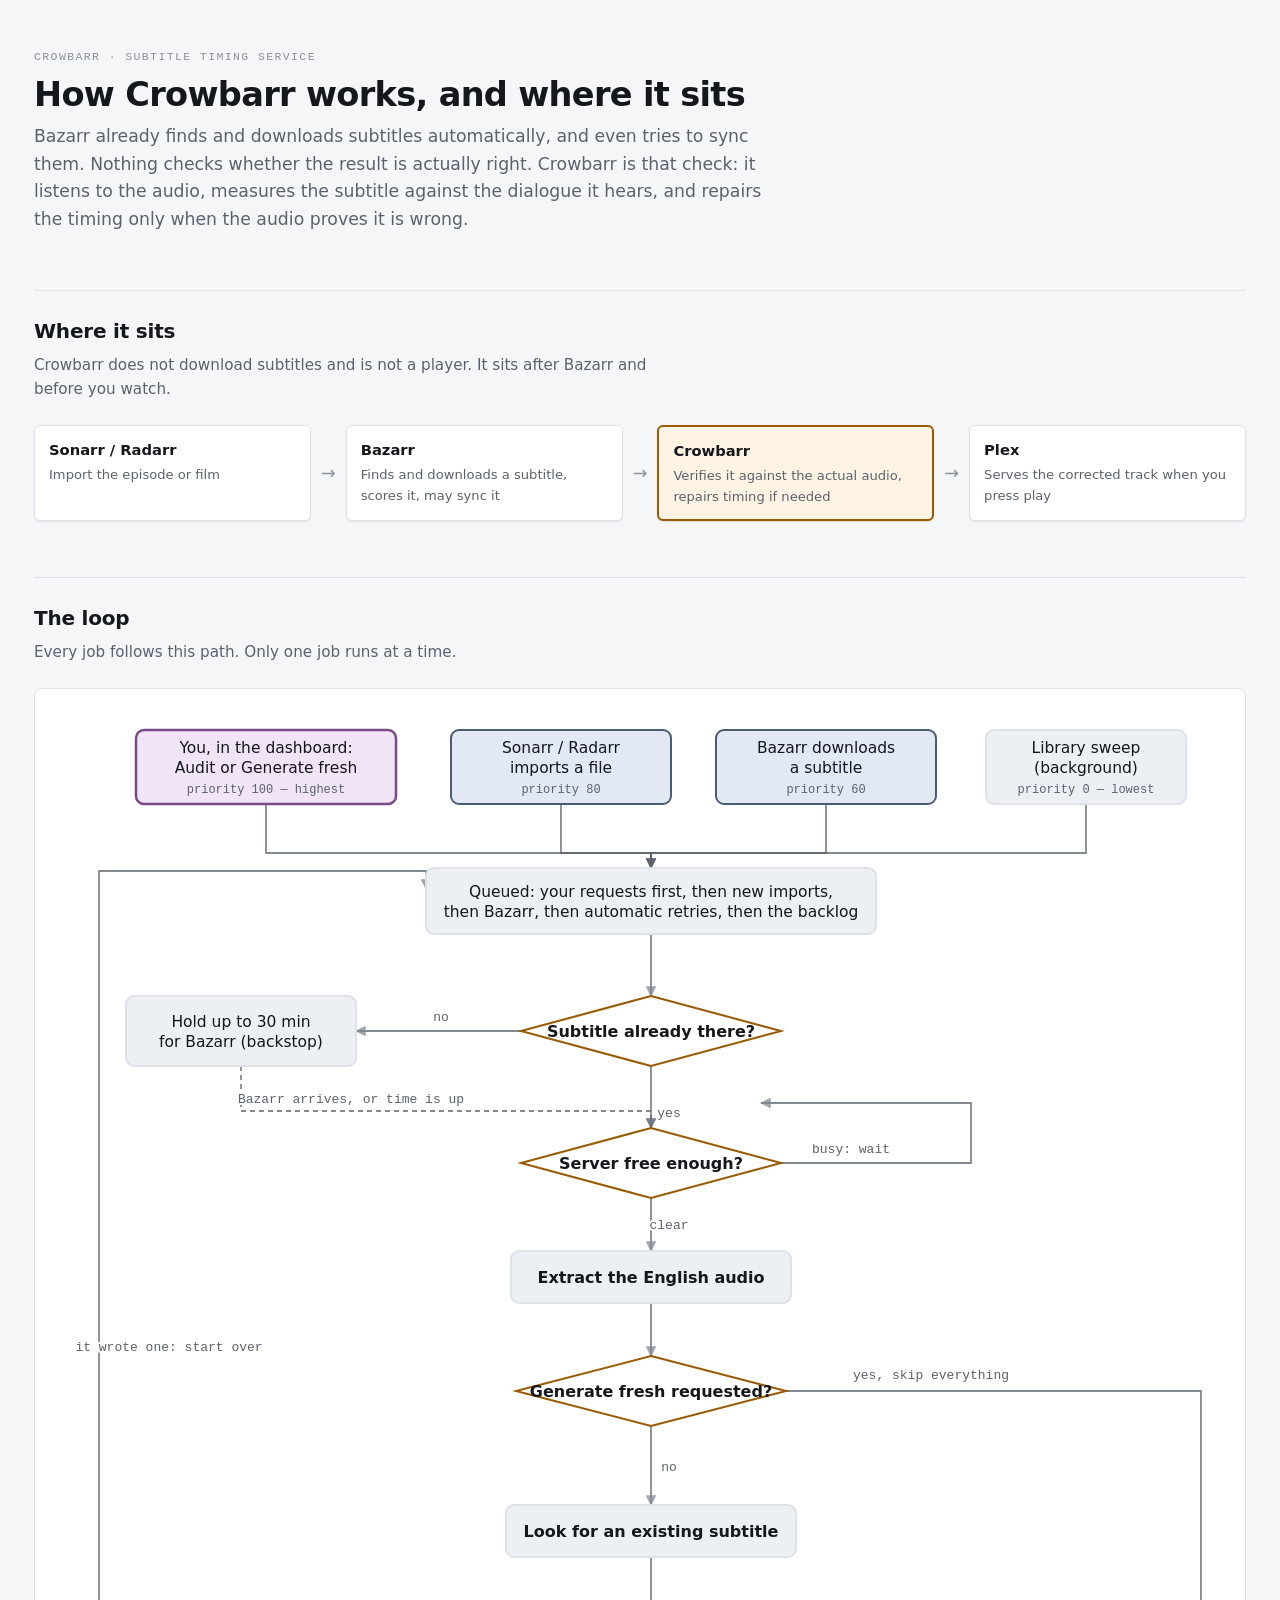
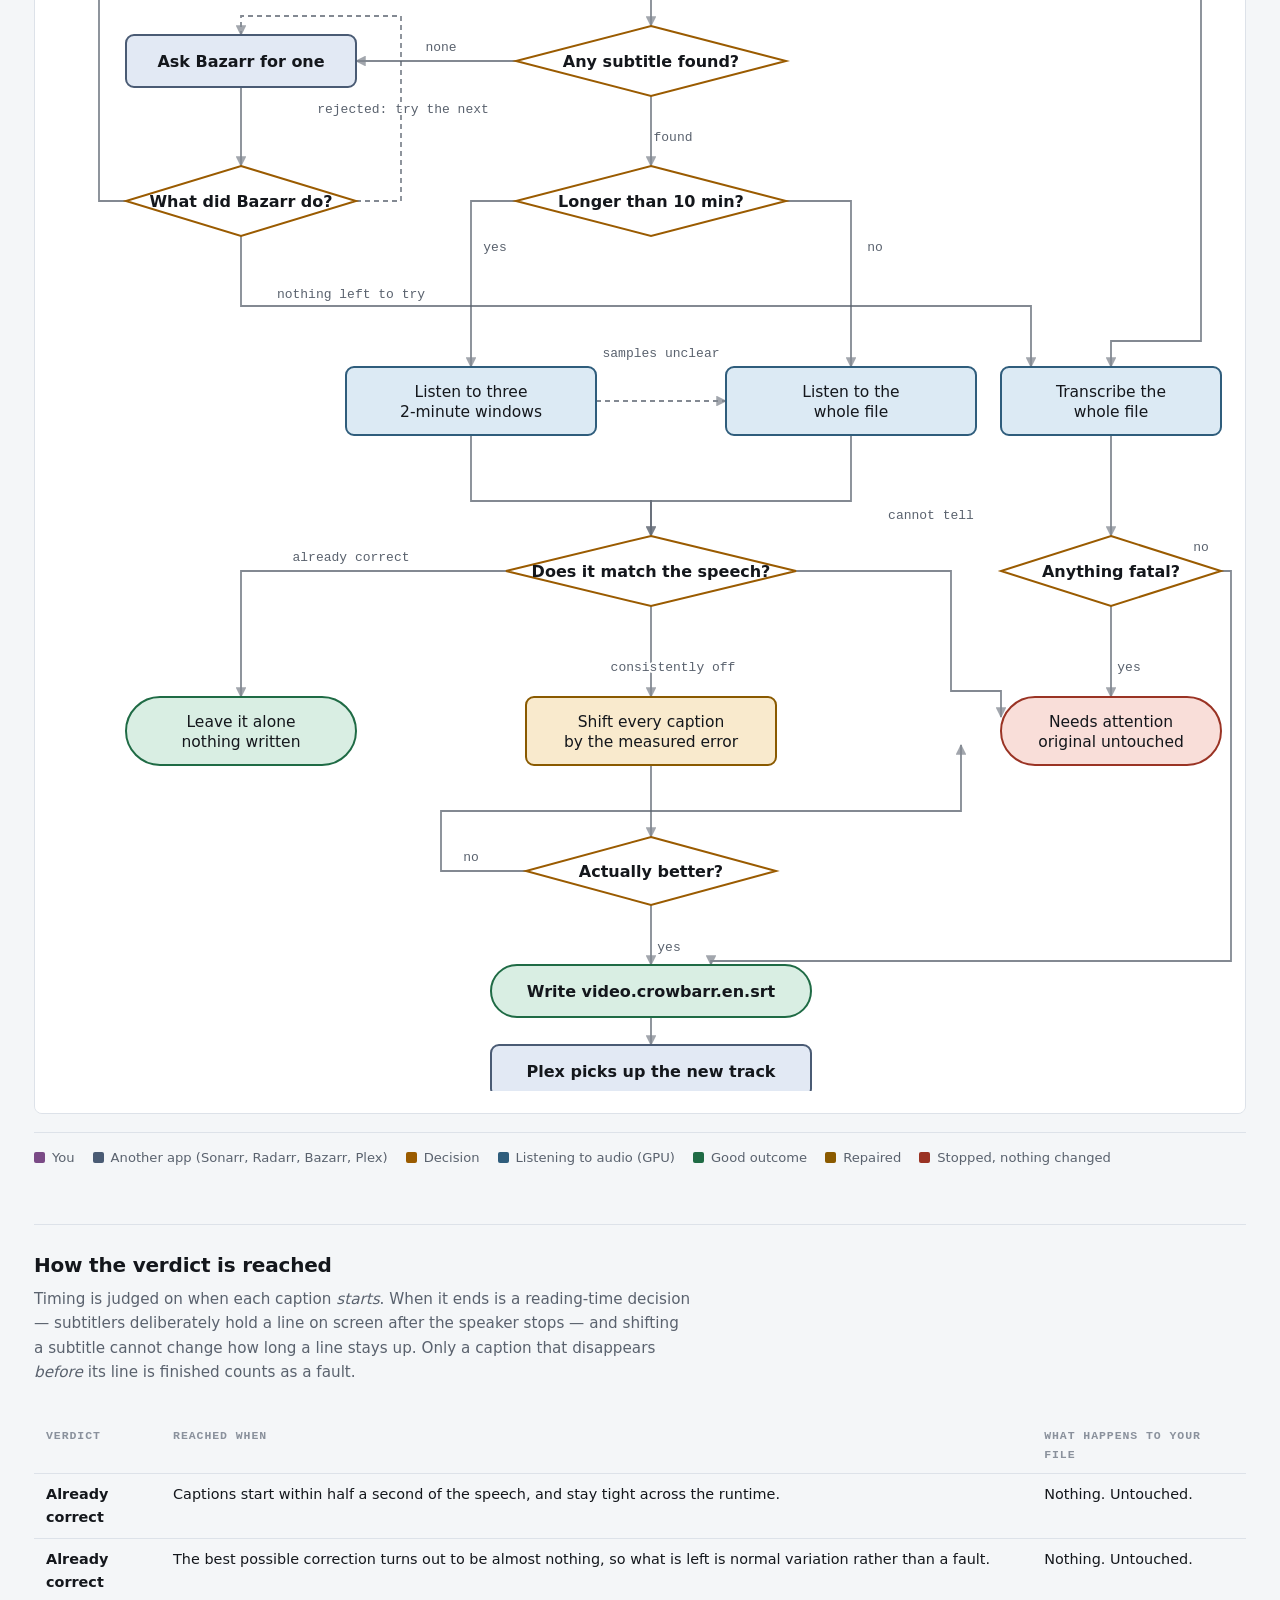
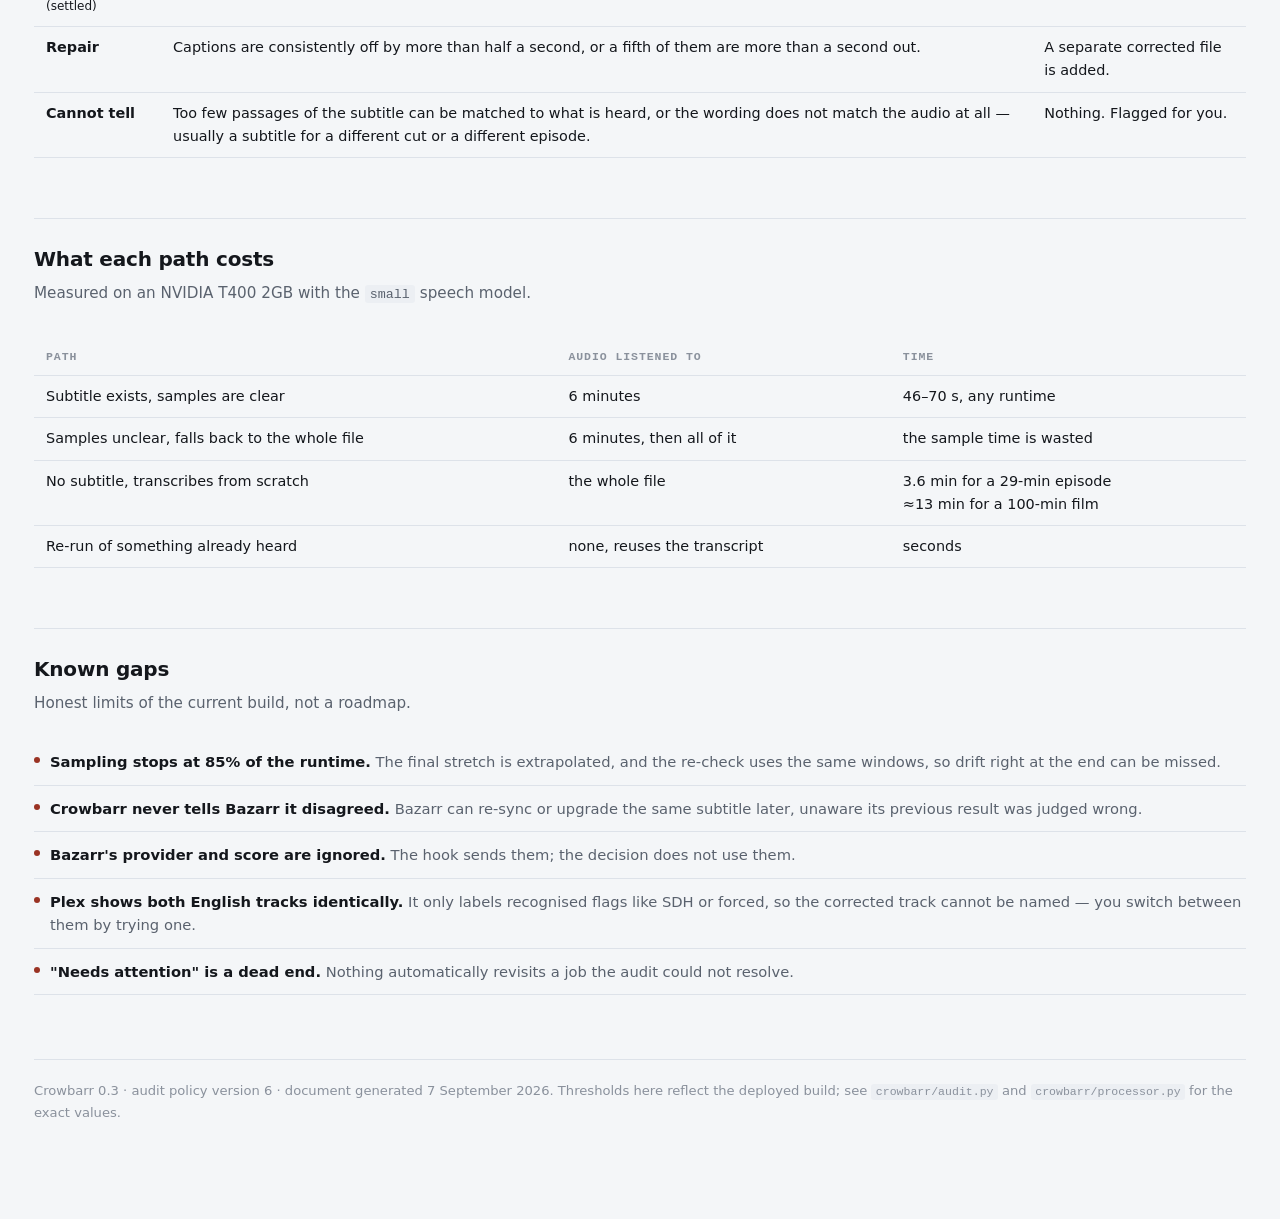
==== workflow.html @ 97d29a24 "refactor: relax subtitle audit constraints for feature-length content and preserve job priority duri" ====
<!doctype html>
<html lang="en">
<head>
<meta charset="utf-8">
<meta name="viewport" content="width=device-width, initial-scale=1">
<title>Crowbarr Pipeline</title>
<style>
:root {
  --ground: #f4f6f8;
  --surface: #ffffff;
  --sunken: #eceff3;
  --ink: #14171c;
  --muted: #5a626e;
  --faint: #8a919c;
  --rule: #dde2e9;
  --accent: #9a5b00;
  --accent-soft: #fdf3e3;

  --external: #4a5b74;
  --external-soft: #e2e9f4;
  --you: #7a4a86;
  --you-soft: #f1e4f5;
  --work: #2f5d7c;
  --work-soft: #dceaf4;
  --good: #1f6b45;
  --good-soft: #d9eee3;
  --warn: #8a5a00;
  --warn-soft: #f9eacd;
  --stop: #9a3324;
  --stop-soft: #f9ded9;

  --shadow: 0 1px 2px rgba(20, 23, 28, .06), 0 1px 1px rgba(20, 23, 28, .04);
  --sans: ui-sans-serif, system-ui, -apple-system, "Segoe UI", Roboto, "Helvetica Neue", Arial, sans-serif;
  --mono: ui-monospace, SFMono-Regular, "SF Mono", Menlo, Consolas, "Liberation Mono", monospace;
}
@media (prefers-color-scheme: dark) {
  :root:not([data-theme="light"]) {
    --ground: #121418;
    --surface: #191c22;
    --sunken: #15181d;
    --ink: #e7e9ed;
    --muted: #99a0ab;
    --faint: #737a86;
    --rule: #282d36;
    --accent: #e3a544;
    --accent-soft: #2a2213;

    --external: #9db3d1;
    --external-soft: #1c222c;
    --you: #c79ad2;
    --you-soft: #241a28;
    --work: #8fc0e0;
    --work-soft: #16222b;
    --good: #6ecf9d;
    --good-soft: #12241a;
    --warn: #e0ab52;
    --warn-soft: #251d0f;
    --stop: #eb8b7a;
    --stop-soft: #271511;
    --shadow: 0 1px 2px rgba(0, 0, 0, .5);
  }
}
:root[data-theme="dark"] {
  --ground: #121418; --surface: #191c22; --sunken: #15181d;
  --ink: #e7e9ed; --muted: #99a0ab; --faint: #737a86; --rule: #282d36;
  --accent: #e3a544; --accent-soft: #2a2213;
  --external: #9db3d1; --external-soft: #1c222c;
  --you: #c79ad2; --you-soft: #241a28;
  --work: #8fc0e0; --work-soft: #16222b;
  --good: #6ecf9d; --good-soft: #12241a;
  --warn: #e0ab52; --warn-soft: #251d0f;
  --stop: #eb8b7a; --stop-soft: #271511;
  --shadow: 0 1px 2px rgba(0, 0, 0, .5);
}

* { box-sizing: border-box; }
body {
  margin: 0; background: var(--ground); color: var(--ink);
  font-family: var(--sans); font-size: 16px; line-height: 1.6;
  -webkit-font-smoothing: antialiased;
}
.wrap { max-width: 1260px; margin: 0 auto; padding: 48px 24px 96px; }
.prose { max-width: 68ch; }

h1 { font-size: 2.1rem; line-height: 1.15; margin: 0 0 8px; letter-spacing: -.02em; text-wrap: balance; }
h2 {
  font-size: 1.25rem; margin: 56px 0 4px; letter-spacing: -.01em; text-wrap: balance;
  padding-top: 24px; border-top: 1px solid var(--rule);
}
h3 { font-size: .95rem; margin: 28px 0 8px; letter-spacing: -.005em; }
p { margin: 0 0 14px; }
a { color: var(--accent); }
.eyebrow {
  font-family: var(--mono); font-size: .72rem; text-transform: uppercase;
  letter-spacing: .12em; color: var(--faint); margin: 0 0 10px;
}
.lede { font-size: 1.08rem; color: var(--muted); margin-bottom: 28px; }
.section-note { color: var(--muted); font-size: .95rem; margin: 6px 0 24px; }
code { font-family: var(--mono); font-size: .88em; background: var(--sunken); padding: .12em .38em; border-radius: 3px; }

/* ---- where it sits ---- */
.sits { display: flex; flex-wrap: wrap; align-items: stretch; gap: 10px; margin: 8px 0 4px; }
.sits .step {
  flex: 1 1 150px; background: var(--surface); border: 1px solid var(--rule);
  border-radius: 6px; padding: 12px 14px; box-shadow: var(--shadow);
}
.sits .step.is-ours { border-color: var(--accent); border-width: 2px; background: var(--accent-soft); }
.sits .step strong { display: block; font-size: .92rem; }
.sits .step span { display: block; color: var(--muted); font-size: .82rem; margin-top: 2px; }
.sits .arrow { align-self: center; color: var(--faint); font-size: 1.1rem; }

/* ---- flowchart ---- */
.chart { margin: 20px 0 0; padding: 22px 16px; background: var(--surface); border: 1px solid var(--rule); border-radius: 8px; }
.chart svg { display: block; min-width: 1200px; width: 1200px; max-width: none; height: auto; }
.chart .n { stroke-width: 2; }
.chart .n-plain { fill: var(--sunken); stroke: var(--rule); }
.chart .n-external { fill: var(--external-soft); stroke: var(--external); }
.chart .n-you { fill: var(--you-soft); stroke: var(--you); stroke-width: 2.5; }
.chart .n-work { fill: var(--work-soft); stroke: var(--work); }
.chart .n-decide { fill: var(--surface); stroke: var(--accent); }
.chart .n-good { fill: var(--good-soft); stroke: var(--good); }
.chart .n-warn { fill: var(--warn-soft); stroke: var(--warn); }
.chart .n-stop { fill: var(--stop-soft); stroke: var(--stop); }
.chart .lbl { fill: var(--ink); font-family: var(--sans); font-size: 15.5px; text-anchor: middle; }
.chart .lbl-strong { font-weight: 600; font-size: 16px; }
.chart .lbl-pri { fill: var(--muted); font-family: var(--mono); font-size: 12px; }
.chart .elbl { fill: var(--muted); font-family: var(--mono); font-size: 13px; text-anchor: middle;
  paint-order: stroke; stroke: var(--surface); stroke-width: 4px; stroke-linejoin: round; }
.chart .ln { fill: none; stroke: var(--muted); stroke-width: 1.8; opacity: .75; }
.chart .ln-dash { stroke-dasharray: 5 4; }
.chart .head { fill: var(--muted); opacity: .75; }

/* ---- pipeline ---- */
.pipe { margin: 24px 0 8px; }
.stage { display: grid; grid-template-columns: 108px 1fr; gap: 20px; align-items: start; padding: 0 0 4px; }
.stage + .stage { margin-top: 4px; }
.stage-label {
  font-family: var(--mono); font-size: .7rem; text-transform: uppercase; letter-spacing: .1em;
  color: var(--faint); padding-top: 14px; text-align: right;
}
.stage-body { display: flex; flex-wrap: wrap; gap: 10px; min-width: 0; }
.connector { grid-column: 2; height: 22px; position: relative; }
.connector::before {
  content: ""; position: absolute; left: 26px; top: 0; bottom: 0; width: 2px; background: var(--rule);
}
.connector::after {
  content: ""; position: absolute; left: 22px; bottom: 0; border: 5px solid transparent;
  border-top-color: var(--rule); border-bottom: 0;
}
.connector span {
  position: absolute; left: 44px; top: 50%; transform: translateY(-50%);
  font-family: var(--mono); font-size: .72rem; color: var(--faint); background: var(--ground); padding: 0 6px;
}

.node {
  flex: 1 1 210px; min-width: 190px; background: var(--surface); border: 1px solid var(--rule);
  border-left: 3px solid var(--rule); border-radius: 5px; padding: 11px 13px; box-shadow: var(--shadow);
}
.node b { display: block; font-size: .9rem; line-height: 1.35; }
.node small { display: block; color: var(--muted); font-size: .8rem; line-height: 1.45; margin-top: 3px; }
.node .tag {
  display: inline-block; font-family: var(--mono); font-size: .68rem; letter-spacing: .06em;
  text-transform: uppercase; padding: 1px 5px; border-radius: 3px; margin-top: 7px;
}

.n-external { border-left-color: var(--external); background: var(--external-soft); }
.n-external .tag { color: var(--external); border: 1px solid var(--external); }
.n-you { border-left-color: var(--you); background: var(--you-soft); }
.n-you .tag { color: var(--you); border: 1px solid var(--you); }
.n-work { border-left-color: var(--work); background: var(--work-soft); }
.n-work .tag { color: var(--work); border: 1px solid var(--work); }
.n-decide { border-left-color: var(--accent); }
.n-decide .tag { color: var(--accent); border: 1px solid var(--accent); }
.n-good { border-left-color: var(--good); background: var(--good-soft); }
.n-good .tag { color: var(--good); border: 1px solid var(--good); }
.n-warn { border-left-color: var(--warn); background: var(--warn-soft); }
.n-warn .tag { color: var(--warn); border: 1px solid var(--warn); }
.n-stop { border-left-color: var(--stop); background: var(--stop-soft); }
.n-stop .tag { color: var(--stop); border: 1px solid var(--stop); }

.legend { display: flex; flex-wrap: wrap; gap: 8px 18px; margin: 18px 0 0; padding: 14px 0 0; border-top: 1px solid var(--rule); }
.legend div { display: flex; align-items: center; gap: 7px; font-size: .82rem; color: var(--muted); }
.legend i { width: 11px; height: 11px; border-radius: 2px; display: block; }

table { border-collapse: collapse; width: 100%; margin: 10px 0 4px; font-size: .9rem; }
th, td { text-align: left; padding: 9px 12px; border-bottom: 1px solid var(--rule); vertical-align: top; }
th { font-family: var(--mono); font-size: .72rem; text-transform: uppercase; letter-spacing: .08em; color: var(--faint); font-weight: 600; }
td.num { font-variant-numeric: tabular-nums; white-space: nowrap; }
.scroller { overflow-x: auto; }

ul.gaps { margin: 8px 0 0; padding: 0; list-style: none; }
ul.gaps li { padding: 11px 0 11px 16px; border-bottom: 1px solid var(--rule); position: relative; color: var(--muted); font-size: .92rem; }
ul.gaps li::before { content: ""; position: absolute; left: 0; top: 18px; width: 6px; height: 6px; border-radius: 50%; background: var(--stop); }
ul.gaps li b { color: var(--ink); font-weight: 600; }

footer { margin-top: 64px; padding-top: 20px; border-top: 1px solid var(--rule); color: var(--faint); font-size: .82rem; }
@media (max-width: 640px) {
  .stage { grid-template-columns: 1fr; gap: 6px; }
  .stage-label { text-align: left; padding-top: 14px; }
  .connector { grid-column: 1; }
}
</style>
</head>
<body>
<div class="wrap">

<p class="eyebrow">Crowbarr · subtitle timing service</p>
<h1>How Crowbarr works, and where it sits</h1>
<p class="lede prose">
  Bazarr already finds and downloads subtitles automatically, and even tries to sync them.
  Nothing checks whether the result is actually right. Crowbarr is that check: it listens to
  the audio, measures the subtitle against the dialogue it hears, and repairs the timing only
  when the audio proves it is wrong.
</p>

<h2>Where it sits</h2>
<p class="section-note prose">Crowbarr does not download subtitles and is not a player. It sits after Bazarr and before you watch.</p>
<div class="sits">
  <div class="step"><strong>Sonarr / Radarr</strong><span>Import the episode or film</span></div>
  <div class="arrow">→</div>
  <div class="step"><strong>Bazarr</strong><span>Finds and downloads a subtitle, scores it, may sync it</span></div>
  <div class="arrow">→</div>
  <div class="step is-ours"><strong>Crowbarr</strong><span>Verifies it against the actual audio, repairs timing if needed</span></div>
  <div class="arrow">→</div>
  <div class="step"><strong>Plex</strong><span>Serves the corrected track when you press play</span></div>
</div>

<h2>The loop</h2>
<p class="section-note prose">Every job follows this path. Only one job runs at a time.</p>

<div class="chart scroller">
<svg viewBox="0 0 1200 1980" role="img" aria-label="Crowbarr pipeline flowchart">
<defs><marker id="ah" viewBox="0 0 10 10" refX="9" refY="5" markerWidth="6" markerHeight="6" orient="auto-start-reverse"><path d="M 0 0 L 10 5 L 0 10 z" class="head"/></marker></defs>
<polyline class="ln" points="215,93.0 215,142 600,142 600,157.0" marker-end="url(#ah)"/>
<polyline class="ln" points="510,93.0 510,142 600,142 600,157.0" marker-end="url(#ah)"/>
<polyline class="ln" points="775,93.0 775,142 600,142 600,157.0" marker-end="url(#ah)"/>
<polyline class="ln" points="1035,93.0 1035,142 600,142 600,157.0" marker-end="url(#ah)"/>
<polyline class="ln" points="600,223.0 600,285.0" marker-end="url(#ah)"/>
<polyline class="ln" points="470.0,320 305.0,320" marker-end="url(#ah)"/>
<text class="elbl" x="390" y="310">no</text>
<polyline class="ln ln-dash" points="190,355.0 190,400 600,400 600,417.0" marker-end="url(#ah)"/>
<text class="elbl" x="300" y="392">Bazarr arrives, or time is up</text>
<polyline class="ln" points="600,355.0 600,417.0" marker-end="url(#ah)"/>
<text class="elbl" x="618" y="406">yes</text>
<polyline class="ln" points="730.0,452 920,452 920,392 710,392" marker-end="url(#ah)"/>
<text class="elbl" x="800" y="442">busy: wait</text>
<polyline class="ln" points="600,487.0 600,540.0" marker-end="url(#ah)"/>
<text class="elbl" x="618" y="518">clear</text>
<polyline class="ln" points="600,592.0 600,645.0" marker-end="url(#ah)"/>
<polyline class="ln" points="600,715.0 600,794.0" marker-end="url(#ah)"/>
<text class="elbl" x="618" y="760">no</text>
<polyline class="ln" points="735.0,680 1150,680 1150,1230 1060,1230 1060,1256.0" marker-end="url(#ah)"/>
<text class="elbl" x="880" y="668">yes, skip everything</text>
<polyline class="ln" points="600,846.0 600,915.0" marker-end="url(#ah)"/>
<polyline class="ln" points="465.0,950 305.0,950" marker-end="url(#ah)"/>
<text class="elbl" x="390" y="940">none</text>
<polyline class="ln" points="190,976.0 190,1055.0" marker-end="url(#ah)"/>
<polyline class="ln" points="600,985.0 600,1055.0" marker-end="url(#ah)"/>
<text class="elbl" x="622" y="1030">found</text>
<polyline class="ln" points="75.0,1090 48,1090 48,160 375.0,160 375.0,178" marker-end="url(#ah)"/>
<text class="elbl" x="118" y="640">it wrote one: start over</text>
<polyline class="ln ln-dash" points="305.0,1090 350,1090 350,905 190,905 190,924.0" marker-end="url(#ah)"/>
<text class="elbl" x="352" y="1002">rejected: try the next</text>
<polyline class="ln" points="190,1125.0 190,1195 980.0,1195 980.0,1256.0" marker-end="url(#ah)"/>
<text class="elbl" x="300" y="1187">nothing left to try</text>
<polyline class="ln" points="465.0,1090 420,1090 420,1256.0" marker-end="url(#ah)"/>
<text class="elbl" x="444" y="1140">yes</text>
<polyline class="ln" points="735.0,1090 800,1090 800,1256.0" marker-end="url(#ah)"/>
<text class="elbl" x="824" y="1140">no</text>
<polyline class="ln ln-dash" points="545.0,1290 675.0,1290" marker-end="url(#ah)"/>
<text class="elbl" x="610" y="1246">samples unclear</text>
<polyline class="ln" points="420,1324.0 420,1390 600,1390 600,1425.0" marker-end="url(#ah)"/>
<polyline class="ln" points="800,1324.0 800,1390 600,1390 600,1425.0" marker-end="url(#ah)"/>
<polyline class="ln" points="455.0,1460 190,1460 190,1586.0" marker-end="url(#ah)"/>
<text class="elbl" x="300" y="1450">already correct</text>
<polyline class="ln" points="600,1495.0 600,1586.0" marker-end="url(#ah)"/>
<text class="elbl" x="622" y="1560">consistently off</text>
<polyline class="ln" points="745.0,1460 900,1460 900,1580 950.0,1580 950.0,1606" marker-end="url(#ah)"/>
<text class="elbl" x="880" y="1408">cannot tell</text>
<polyline class="ln" points="1060,1324.0 1060,1425.0" marker-end="url(#ah)"/>
<polyline class="ln" points="1060,1495.0 1060,1586.0" marker-end="url(#ah)"/>
<text class="elbl" x="1078" y="1560">yes</text>
<polyline class="ln" points="1170.0,1460 1180,1460 1180,1850 660,1850 660,1854.0" marker-end="url(#ah)"/>
<text class="elbl" x="1150" y="1440">no</text>
<polyline class="ln" points="600,1654.0 600,1726.0" marker-end="url(#ah)"/>
<polyline class="ln" points="475.0,1760 390,1760 390,1700 910.0,1700 910.0,1634" marker-end="url(#ah)"/>
<text class="elbl" x="420" y="1750">no</text>
<polyline class="ln" points="600,1794.0 600,1854.0" marker-end="url(#ah)"/>
<text class="elbl" x="618" y="1840">yes</text>
<polyline class="ln" points="600,1906.0 600,1934.0" marker-end="url(#ah)"/>
<rect class="n n-you" x="85.0" y="19.0" width="260" height="74" rx="8"/>
<text class="lbl" x="215" y="42">You, in the dashboard:</text><text class="lbl" x="215" y="62">Audit or Generate fresh</text><text class="lbl lbl-pri" x="215" y="82">priority 100 — highest</text>
<rect class="n n-external" x="400.0" y="19.0" width="220" height="74" rx="8"/>
<text class="lbl" x="510" y="42">Sonarr / Radarr</text><text class="lbl" x="510" y="62">imports a file</text><text class="lbl lbl-pri" x="510" y="82">priority 80</text>
<rect class="n n-external" x="665.0" y="19.0" width="220" height="74" rx="8"/>
<text class="lbl" x="775" y="42">Bazarr downloads</text><text class="lbl" x="775" y="62">a subtitle</text><text class="lbl lbl-pri" x="775" y="82">priority 60</text>
<rect class="n n-plain" x="935.0" y="19.0" width="200" height="74" rx="8"/>
<text class="lbl" x="1035" y="42">Library sweep</text><text class="lbl" x="1035" y="62">(background)</text><text class="lbl lbl-pri" x="1035" y="82">priority 0 — lowest</text>
<rect class="n n-plain" x="375.0" y="157.0" width="450" height="66" rx="8"/>
<text class="lbl" x="600" y="186">Queued: your requests first, then new imports,</text><text class="lbl" x="600" y="206">then Bazarr, then automatic retries, then the backlog</text>
<polygon class="n n-decide" points="600,285.0 730.0,320 600,355.0 470.0,320"/>
<text class="lbl lbl-strong" x="600" y="326">Subtitle already there?</text>
<rect class="n n-plain" x="75.0" y="285.0" width="230" height="70" rx="8"/>
<text class="lbl" x="190" y="316">Hold up to 30 min</text><text class="lbl" x="190" y="336">for Bazarr (backstop)</text>
<polygon class="n n-decide" points="600,417.0 730.0,452 600,487.0 470.0,452"/>
<text class="lbl lbl-strong" x="600" y="458">Server free enough?</text>
<rect class="n n-plain" x="460.0" y="540.0" width="280" height="52" rx="8"/>
<text class="lbl lbl-strong" x="600" y="572">Extract the English audio</text>
<polygon class="n n-decide" points="600,645.0 735.0,680 600,715.0 465.0,680"/>
<text class="lbl lbl-strong" x="600" y="686">Generate fresh requested?</text>
<rect class="n n-plain" x="455.0" y="794.0" width="290" height="52" rx="8"/>
<text class="lbl lbl-strong" x="600" y="826">Look for an existing subtitle</text>
<polygon class="n n-decide" points="600,915.0 735.0,950 600,985.0 465.0,950"/>
<text class="lbl lbl-strong" x="600" y="956">Any subtitle found?</text>
<rect class="n n-external" x="75.0" y="924.0" width="230" height="52" rx="8"/>
<text class="lbl lbl-strong" x="190" y="956">Ask Bazarr for one</text>
<polygon class="n n-decide" points="190,1055.0 305.0,1090 190,1125.0 75.0,1090"/>
<text class="lbl lbl-strong" x="190" y="1096">What did Bazarr do?</text>
<polygon class="n n-decide" points="600,1055.0 735.0,1090 600,1125.0 465.0,1090"/>
<text class="lbl lbl-strong" x="600" y="1096">Longer than 10 min?</text>
<rect class="n n-work" x="295.0" y="1256.0" width="250" height="68" rx="8"/>
<text class="lbl" x="420" y="1286">Listen to three</text><text class="lbl" x="420" y="1306">2-minute windows</text>
<rect class="n n-work" x="675.0" y="1256.0" width="250" height="68" rx="8"/>
<text class="lbl" x="800" y="1286">Listen to the</text><text class="lbl" x="800" y="1306">whole file</text>
<rect class="n n-work" x="950.0" y="1256.0" width="220" height="68" rx="8"/>
<text class="lbl" x="1060" y="1286">Transcribe the</text><text class="lbl" x="1060" y="1306">whole file</text>
<polygon class="n n-decide" points="600,1425.0 745.0,1460 600,1495.0 455.0,1460"/>
<text class="lbl lbl-strong" x="600" y="1466">Does it match the speech?</text>
<polygon class="n n-decide" points="1060,1425.0 1170.0,1460 1060,1495.0 950.0,1460"/>
<text class="lbl lbl-strong" x="1060" y="1466">Anything fatal?</text>
<rect class="n n-good" x="75.0" y="1586.0" width="230" height="68" rx="34.0"/>
<text class="lbl" x="190" y="1616">Leave it alone</text><text class="lbl" x="190" y="1636">nothing written</text>
<rect class="n n-warn" x="475.0" y="1586.0" width="250" height="68" rx="8"/>
<text class="lbl" x="600" y="1616">Shift every caption</text><text class="lbl" x="600" y="1636">by the measured error</text>
<rect class="n n-stop" x="950.0" y="1586.0" width="220" height="68" rx="34.0"/>
<text class="lbl" x="1060" y="1616">Needs attention</text><text class="lbl" x="1060" y="1636">original untouched</text>
<polygon class="n n-decide" points="600,1726.0 725.0,1760 600,1794.0 475.0,1760"/>
<text class="lbl lbl-strong" x="600" y="1766">Actually better?</text>
<rect class="n n-good" x="440.0" y="1854.0" width="320" height="52" rx="26.0"/>
<text class="lbl lbl-strong" x="600" y="1886">Write video.crowbarr.en.srt</text>
<rect class="n n-external" x="440.0" y="1934.0" width="320" height="52" rx="8"/>
<text class="lbl lbl-strong" x="600" y="1966">Plex picks up the new track</text>
</svg>
</div>

<div class="legend">
  <div><i style="background: var(--you)"></i> You</div>
  <div><i style="background: var(--external)"></i> Another app (Sonarr, Radarr, Bazarr, Plex)</div>
  <div><i style="background: var(--accent)"></i> Decision</div>
  <div><i style="background: var(--work)"></i> Listening to audio (GPU)</div>
  <div><i style="background: var(--good)"></i> Good outcome</div>
  <div><i style="background: var(--warn)"></i> Repaired</div>
  <div><i style="background: var(--stop)"></i> Stopped, nothing changed</div>
</div>

<h2>How the verdict is reached</h2>
<p class="section-note prose">
  Timing is judged on when each caption <em>starts</em>. When it ends is a reading-time decision —
  subtitlers deliberately hold a line on screen after the speaker stops — and shifting a subtitle
  cannot change how long a line stays up. Only a caption that disappears <em>before</em> its line
  is finished counts as a fault.
</p>
<div class="scroller">
<table>
  <thead><tr><th>Verdict</th><th>Reached when</th><th>What happens to your file</th></tr></thead>
  <tbody>
    <tr><td><b>Already correct</b></td><td>Captions start within half a second of the speech, and stay tight across the runtime.</td><td>Nothing. Untouched.</td></tr>
    <tr><td><b>Already correct</b><br><small>(settled)</small></td><td>The best possible correction turns out to be almost nothing, so what is left is normal variation rather than a fault.</td><td>Nothing. Untouched.</td></tr>
    <tr><td><b>Repair</b></td><td>Captions are consistently off by more than half a second, or a fifth of them are more than a second out.</td><td>A separate corrected file is added.</td></tr>
    <tr><td><b>Cannot tell</b></td><td>Too few passages of the subtitle can be matched to what is heard, or the wording does not match the audio at all — usually a subtitle for a different cut or a different episode.</td><td>Nothing. Flagged for you.</td></tr>
  </tbody>
</table>
</div>

<h2>What each path costs</h2>
<p class="section-note prose">Measured on an NVIDIA T400 2GB with the <code>small</code> speech model.</p>
<div class="scroller">
<table>
  <thead><tr><th>Path</th><th>Audio listened to</th><th class="num">Time</th></tr></thead>
  <tbody>
    <tr><td>Subtitle exists, samples are clear</td><td>6 minutes</td><td class="num">46–70 s, any runtime</td></tr>
    <tr><td>Samples unclear, falls back to the whole file</td><td>6 minutes, then all of it</td><td class="num">the sample time is wasted</td></tr>
    <tr><td>No subtitle, transcribes from scratch</td><td>the whole file</td><td class="num">3.6 min for a 29-min episode<br>≈13 min for a 100-min film</td></tr>
    <tr><td>Re-run of something already heard</td><td>none, reuses the transcript</td><td class="num">seconds</td></tr>
  </tbody>
</table>
</div>

<h2>Known gaps</h2>
<p class="section-note prose">Honest limits of the current build, not a roadmap.</p>
<ul class="gaps">
  <li><b>Sampling stops at 85% of the runtime.</b> The final stretch is extrapolated, and the re-check uses the same windows, so drift right at the end can be missed.</li>
  <li><b>Crowbarr never tells Bazarr it disagreed.</b> Bazarr can re-sync or upgrade the same subtitle later, unaware its previous result was judged wrong.</li>
  <li><b>Bazarr's provider and score are ignored.</b> The hook sends them; the decision does not use them.</li>
  <li><b>Plex shows both English tracks identically.</b> It only labels recognised flags like SDH or forced, so the corrected track cannot be named — you switch between them by trying one.</li>
  <li><b>"Needs attention" is a dead end.</b> Nothing automatically revisits a job the audit could not resolve.</li>
</ul>

<footer>
  Crowbarr 0.3 · audit policy version 6 · document generated 7 September 2026.
  Thresholds here reflect the deployed build; see <code>crowbarr/audit.py</code> and <code>crowbarr/processor.py</code> for the exact values.
</footer>

</div>
</body>
</html>
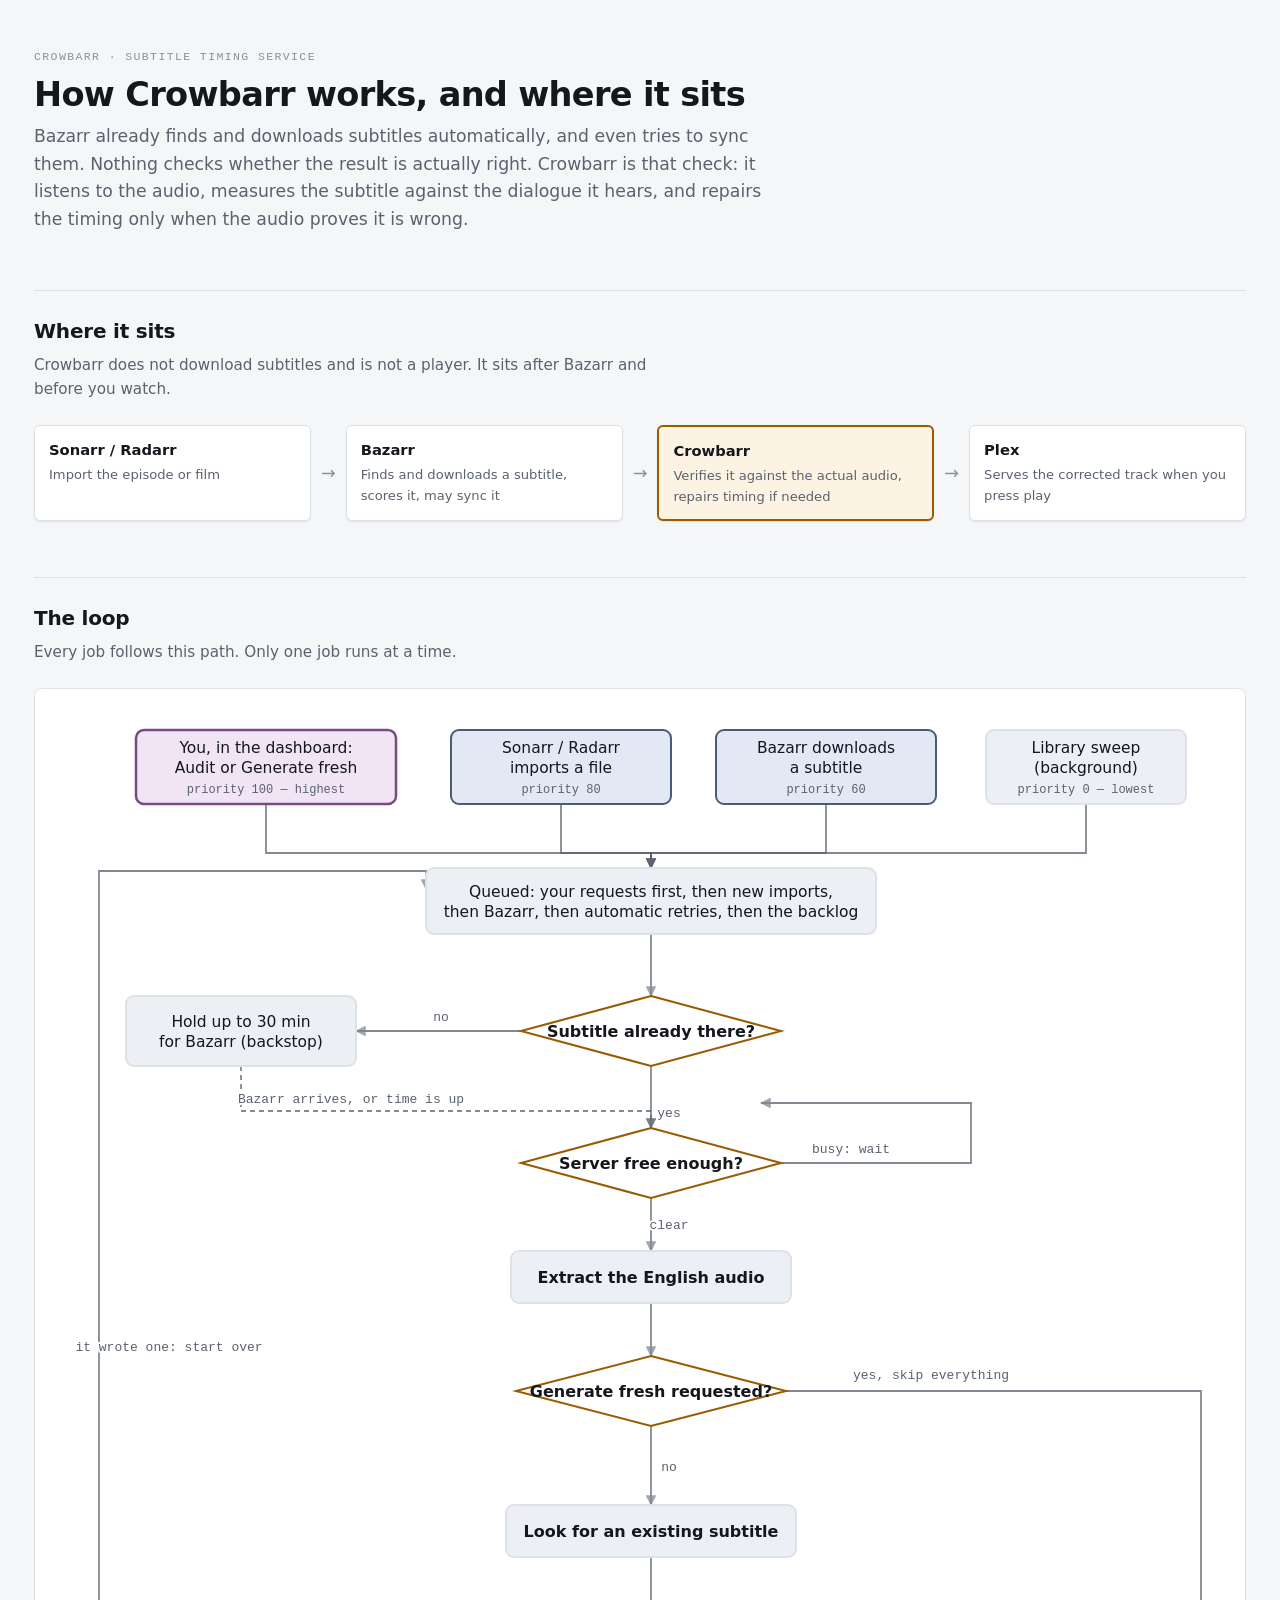
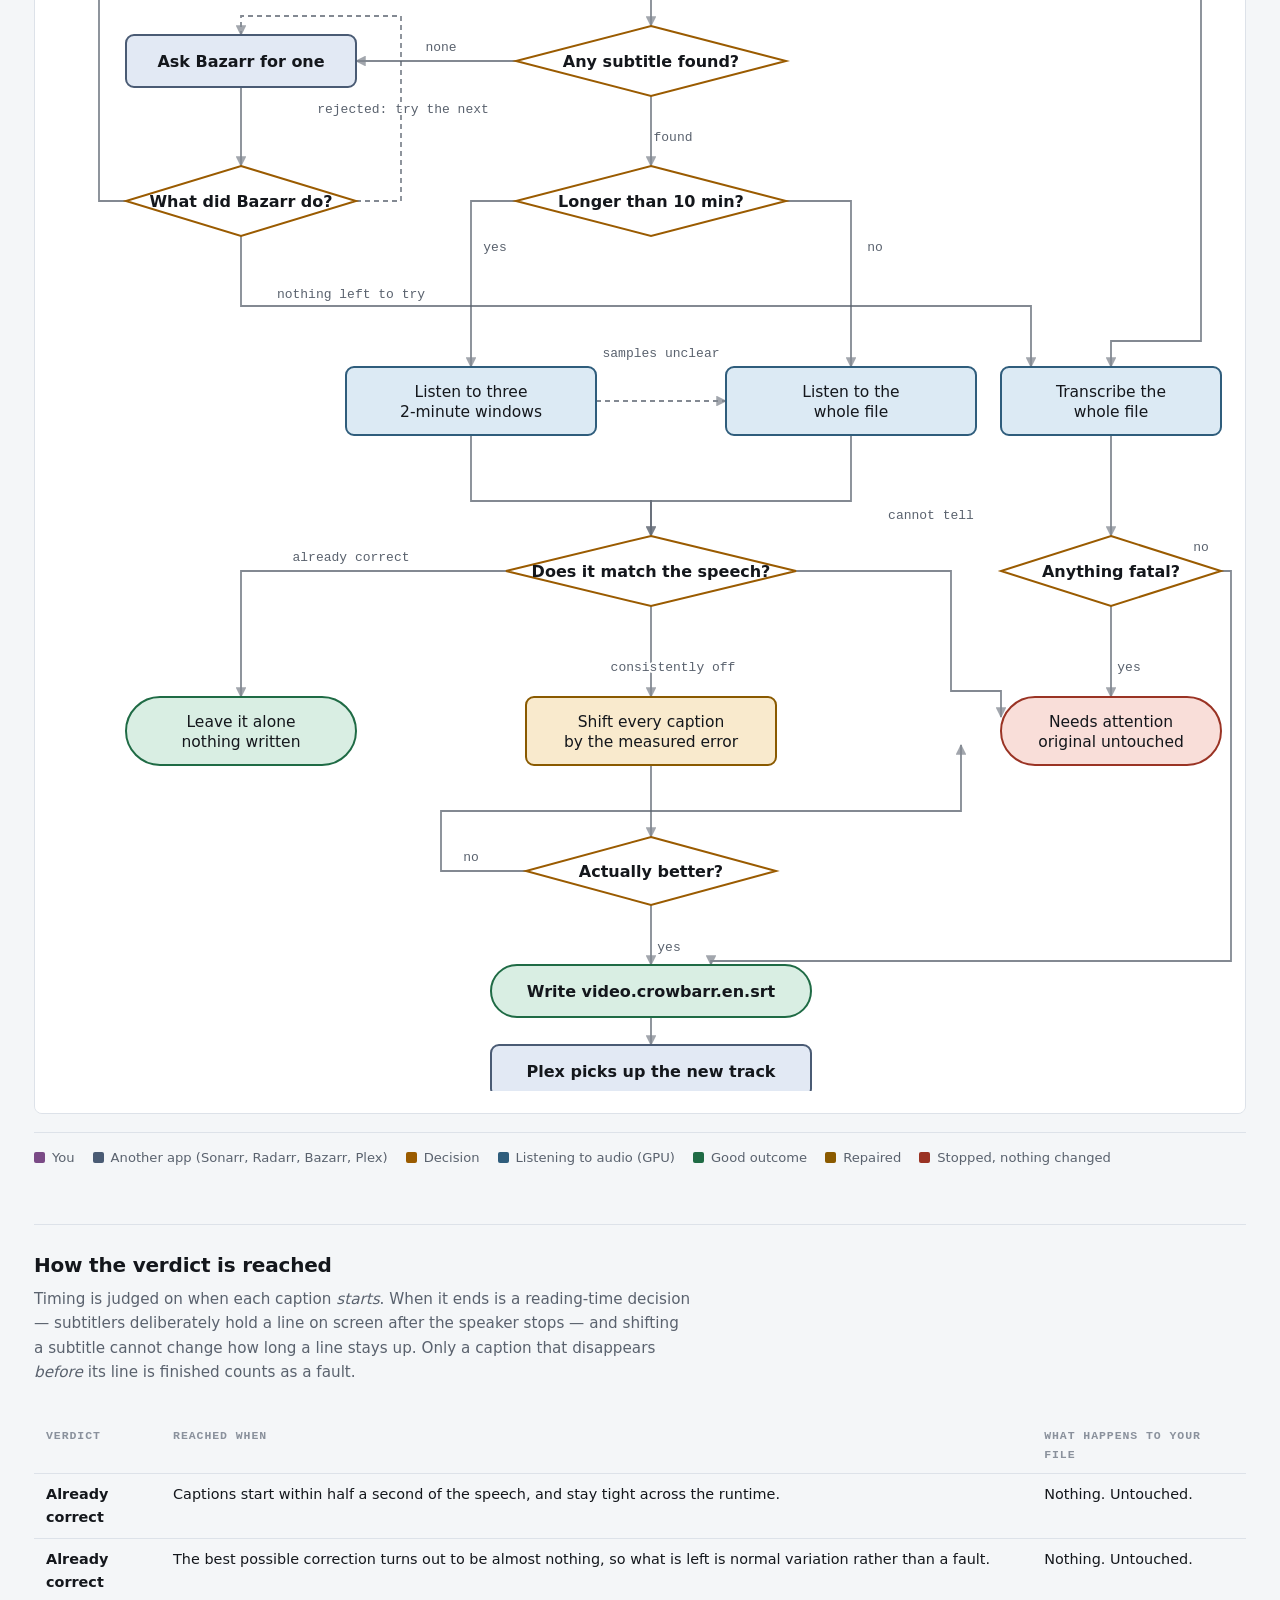
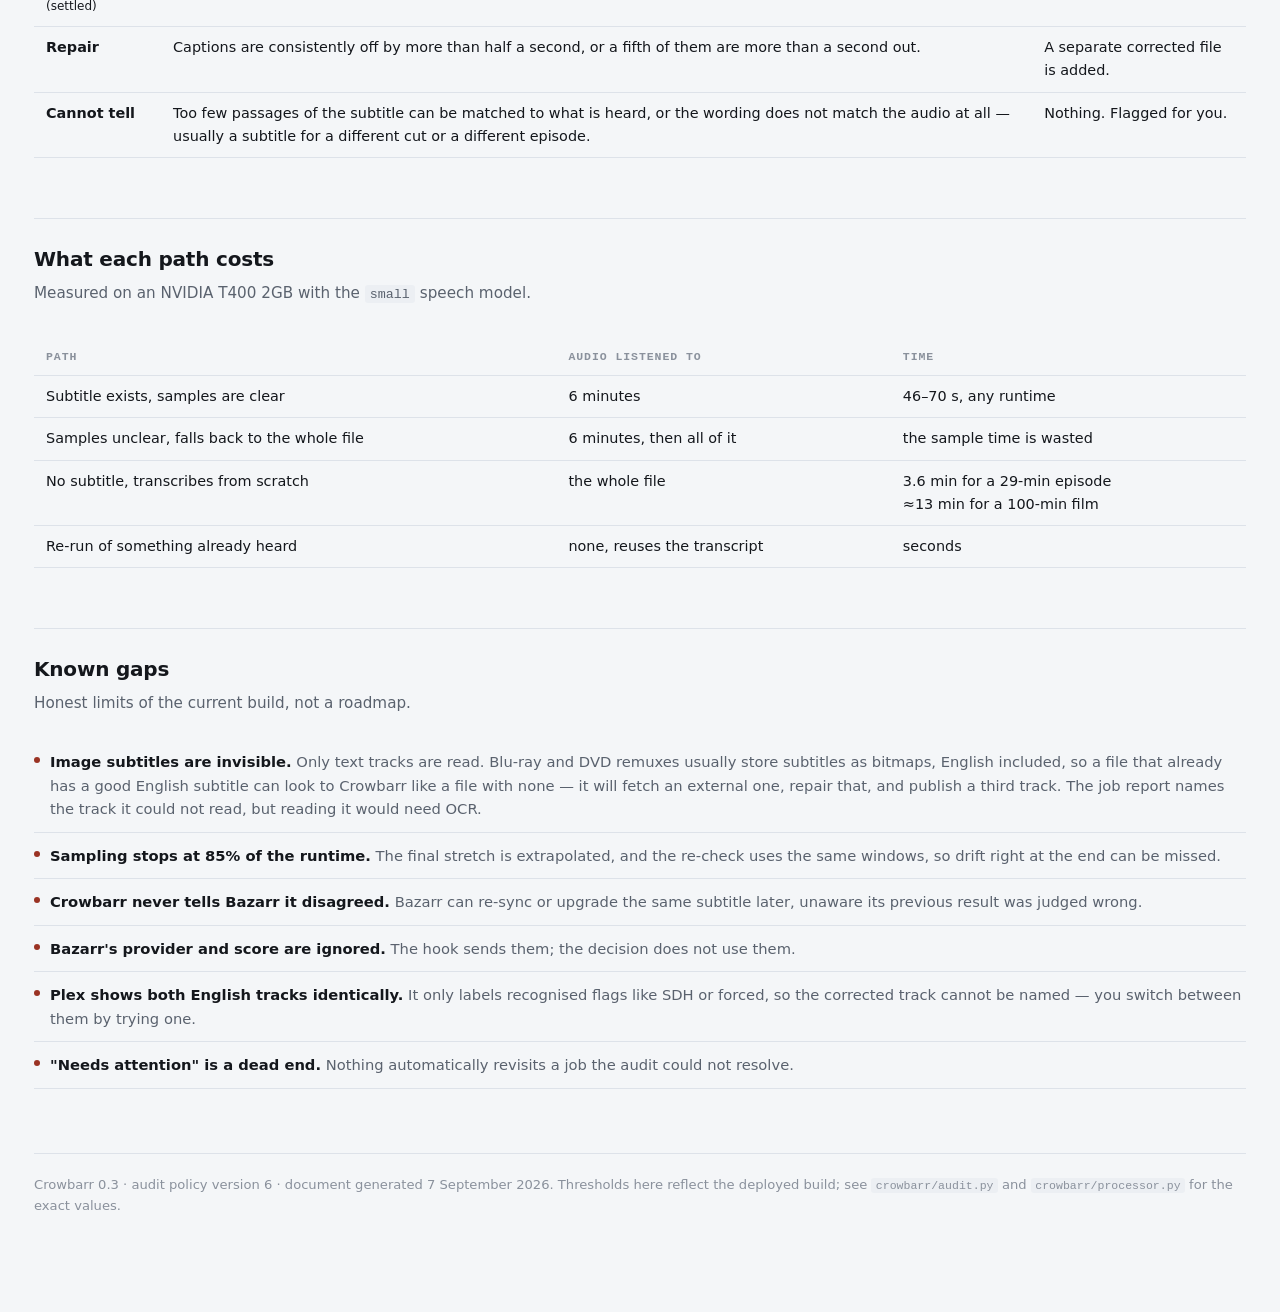
==== commit 138b150c: "feat: add project icon, update timing logic, and improve subtitle validation reporting" ====
--- a/workflow.html
+++ b/workflow.html
@@ -389,6 +389,11 @@
 <h2>Known gaps</h2>
 <p class="section-note prose">Honest limits of the current build, not a roadmap.</p>
 <ul class="gaps">
+  <li><b>Image subtitles are invisible.</b> Only text tracks are read. Blu-ray and DVD
+  remuxes usually store subtitles as bitmaps, English included, so a file that already has
+  a good English subtitle can look to Crowbarr like a file with none — it will fetch an
+  external one, repair that, and publish a third track. The job report names the track it
+  could not read, but reading it would need OCR.</li>
   <li><b>Sampling stops at 85% of the runtime.</b> The final stretch is extrapolated, and the re-check uses the same windows, so drift right at the end can be missed.</li>
   <li><b>Crowbarr never tells Bazarr it disagreed.</b> Bazarr can re-sync or upgrade the same subtitle later, unaware its previous result was judged wrong.</li>
   <li><b>Bazarr's provider and score are ignored.</b> The hook sends them; the decision does not use them.</li>
